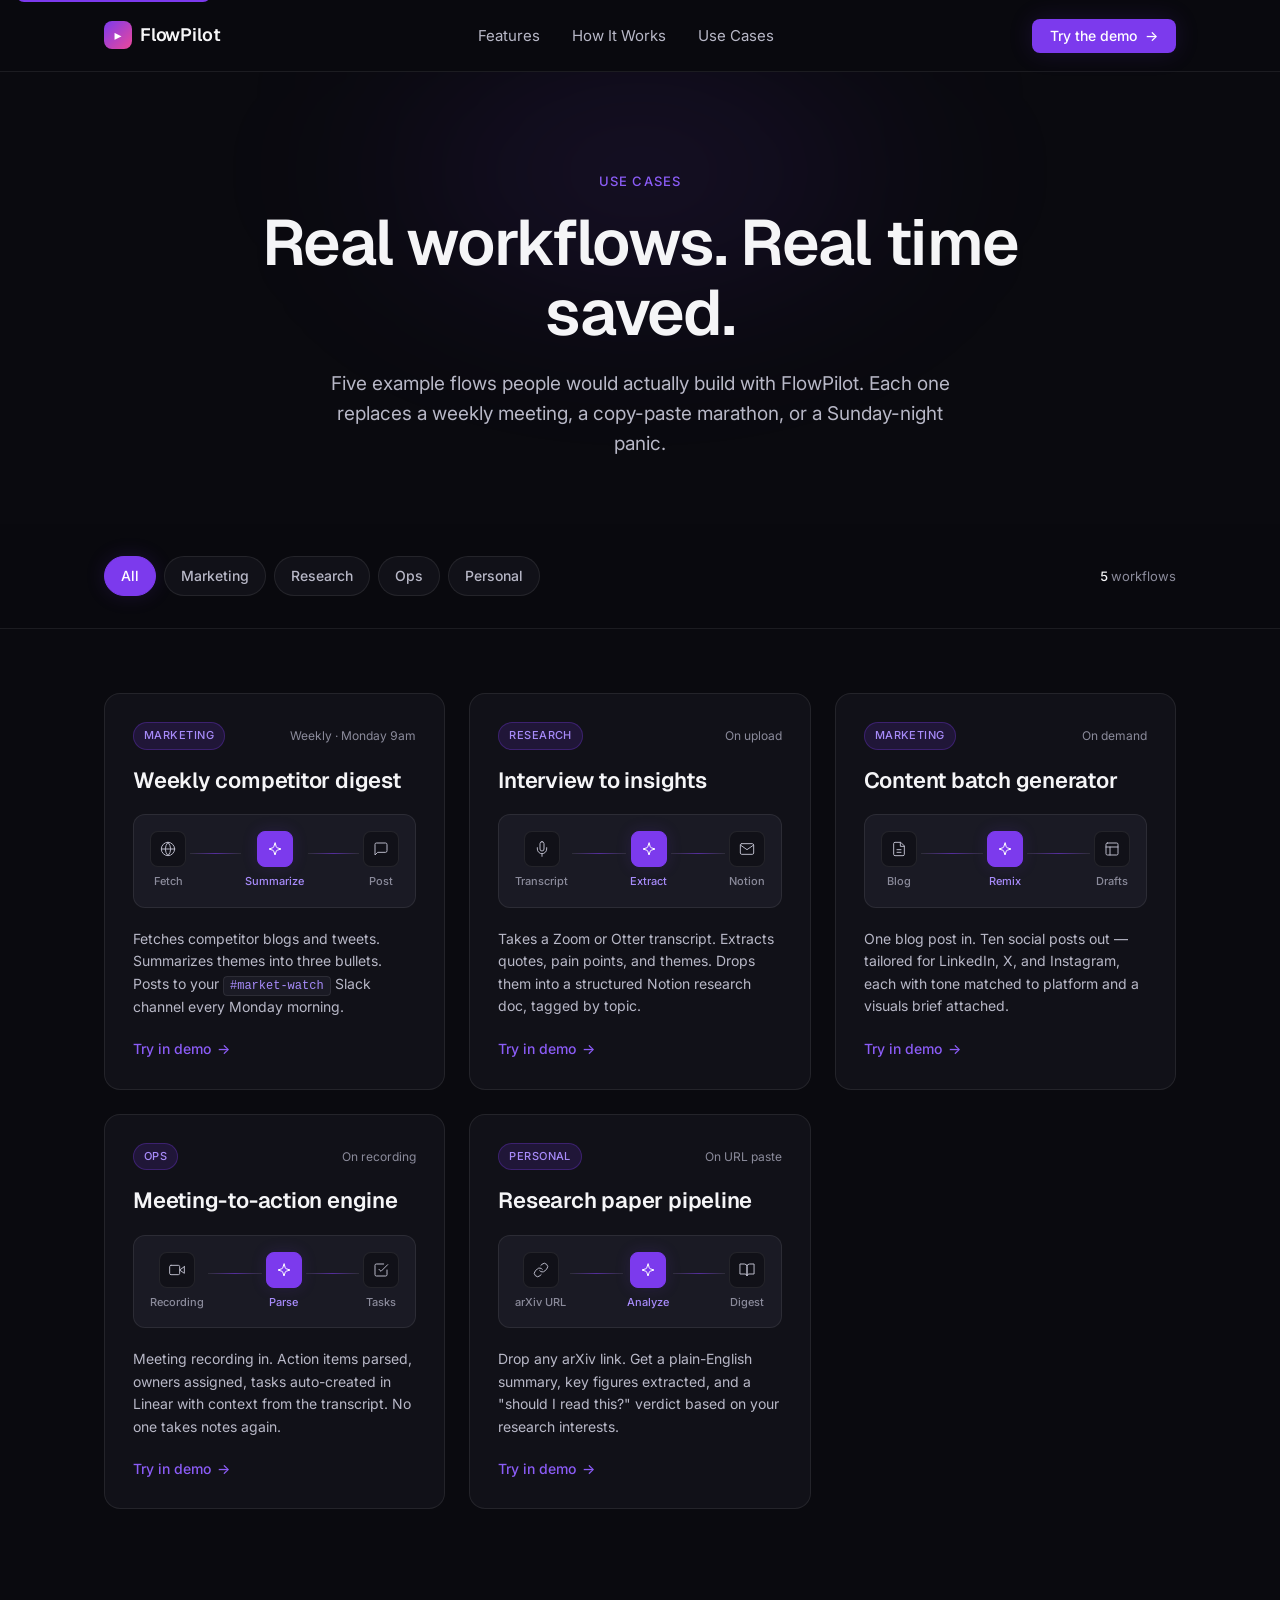
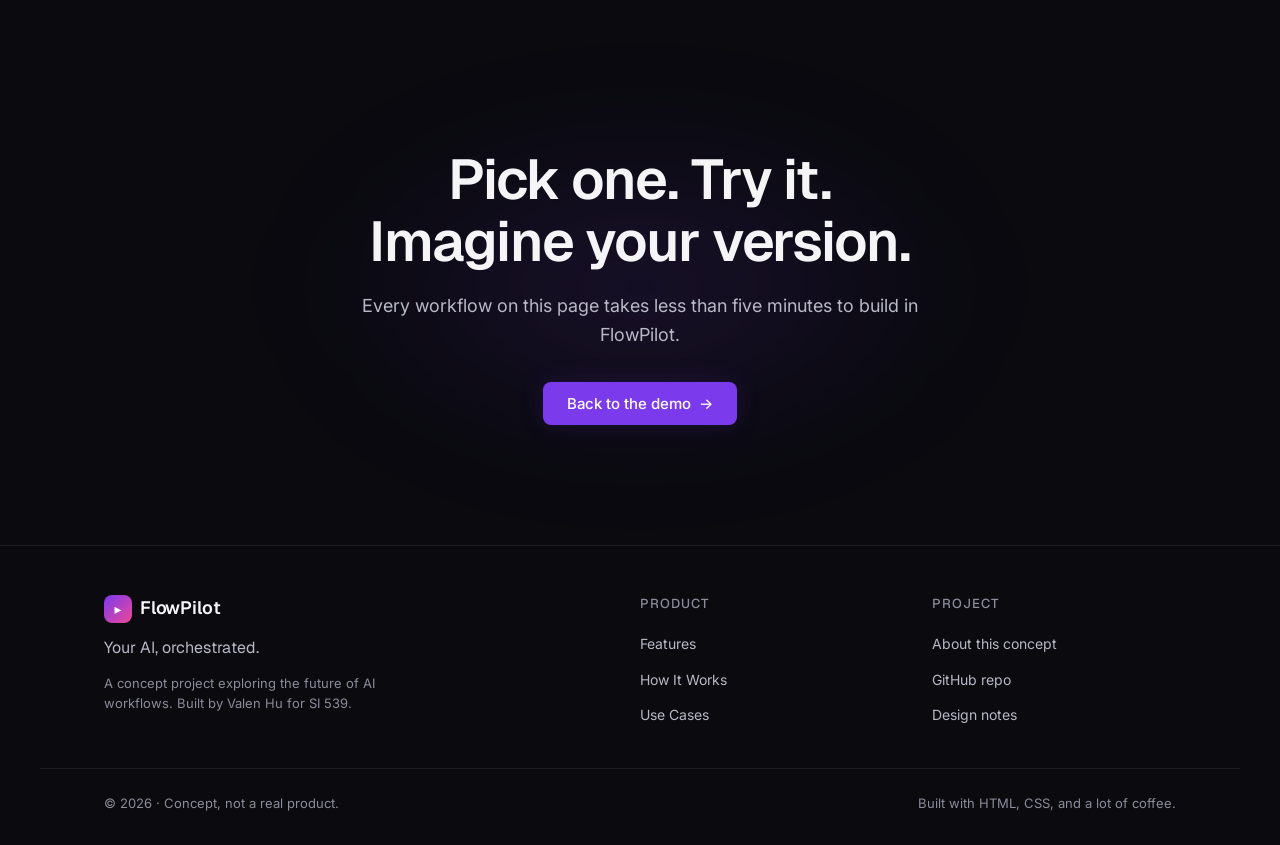
==== use-cases.html @ e8dcf83d "Add files via upload" ====
<!DOCTYPE html>
<html lang="en">
<head>
  <meta charset="UTF-8">
  <meta name="viewport" content="width=device-width, initial-scale=1.0">
  <meta name="description" content="Five example workflows built on FlowPilot — real scenarios for marketing, research, ops, and personal tasks.">
  <meta name="theme-color" content="#0A0A0F">
  <title>Use Cases — FlowPilot</title>

  <meta property="og:title" content="Use Cases — FlowPilot">
  <meta property="og:description" content="Five example workflows people would actually build with FlowPilot.">
  <meta property="og:type" content="website">

  <link rel="preconnect" href="https://fonts.googleapis.com">
  <link rel="preconnect" href="https://fonts.gstatic.com" crossorigin>
  <link href="https://fonts.googleapis.com/css2?family=Geist:wght@400;500;600;700&family=Inter:wght@400;500;600&display=swap" rel="stylesheet">

  <link rel="stylesheet" href="styles/variables.css">
  <link rel="stylesheet" href="styles/base.css">
  <link rel="stylesheet" href="styles/components.css">
  <link rel="stylesheet" href="styles/use-cases.css">
</head>
<body>

  <a href="#main" class="skip-link">Skip to main content</a>

  <!-- ═══════════════════════════════════════════
       NAVIGATION
       ═══════════════════════════════════════════ -->
  <header class="site-nav">
    <div class="site-nav__inner">
      <a href="index.html" class="site-nav__brand" aria-label="FlowPilot home">
        <span class="site-nav__logo" aria-hidden="true">▸</span>
        <span>FlowPilot</span>
      </a>

      <nav class="site-nav__links" aria-label="Main navigation">
        <a href="index.html#features">Features</a>
        <a href="index.html#how-it-works">How It Works</a>
        <a href="use-cases.html" aria-current="page">Use Cases</a>
      </nav>

      <div class="site-nav__cta">
        <a href="index.html#how-it-works" class="btn btn--primary btn--sm">
          Try the demo <span aria-hidden="true">→</span>
        </a>
      </div>

      <button class="site-nav__hamburger" aria-label="Open menu" aria-expanded="false" aria-controls="mobile-menu" type="button">
        <span></span>
        <span></span>
        <span></span>
      </button>
    </div>
  </header>

  <!-- Mobile overlay menu (outside header so position:fixed references the viewport) -->
  <div class="mobile-menu" id="mobile-menu" hidden>
    <div class="mobile-menu__header">
      <button class="mobile-menu__close-top" type="button" aria-label="Close menu">
        <svg viewBox="0 0 24 24" fill="none" stroke="currentColor" stroke-width="1.5" stroke-linecap="round" stroke-linejoin="round" aria-hidden="true">
          <line x1="18" y1="6" x2="6" y2="18"/>
          <line x1="6" y1="6" x2="18" y2="18"/>
        </svg>
      </button>
    </div>
    <div class="mobile-menu__body">
      <nav aria-label="Mobile navigation">
        <a href="index.html#features">Features</a>
        <a href="index.html#how-it-works">How It Works</a>
        <a href="use-cases.html" aria-current="page">Use Cases</a>
        <a href="index.html#how-it-works" class="btn btn--primary">Try the demo →</a>
      </nav>
      <button class="mobile-menu__close" type="button" aria-label="Collapse menu">
        <svg viewBox="0 0 24 24" fill="none" stroke="currentColor" stroke-width="1.5" stroke-linecap="round" stroke-linejoin="round" aria-hidden="true">
          <polyline points="18 15 12 9 6 15"/>
        </svg>
        Collapse menu
      </button>
    </div>
  </div>

  <main id="main">

    <!-- ═══════════════════════════════════════════
         PAGE HERO
         ═══════════════════════════════════════════ -->
    <section class="page-hero">
      <div class="section-container reveal">
        <span class="eyebrow">Use Cases</span>
        <h1 class="page-hero__title">Real workflows. Real time saved.</h1>
        <p class="page-hero__subhead">
          Five example flows people would actually build with FlowPilot. Each one replaces a weekly meeting, a copy-paste marathon, or a Sunday-night panic.
        </p>
      </div>
    </section>

    <!-- ═══════════════════════════════════════════
         FILTER CHIPS
         ═══════════════════════════════════════════ -->
    <section class="filter-section">
      <div class="section-container">
        <div class="filter-chips" role="tablist" aria-label="Filter use cases by category">
          <button class="chip chip--active" data-filter="all" role="tab" aria-selected="true" type="button">All</button>
          <button class="chip" data-filter="marketing" role="tab" aria-selected="false" type="button">Marketing</button>
          <button class="chip" data-filter="research" role="tab" aria-selected="false" type="button">Research</button>
          <button class="chip" data-filter="ops" role="tab" aria-selected="false" type="button">Ops</button>
          <button class="chip" data-filter="personal" role="tab" aria-selected="false" type="button">Personal</button>
        </div>

        <div class="filter-count" aria-live="polite">
          <span id="result-count">5</span> workflows
        </div>
      </div>
    </section>

    <!-- ═══════════════════════════════════════════
         USE CASE CARDS
         ═══════════════════════════════════════════ -->
    <section class="cases-section">
      <div class="section-container">
        <div class="cases-grid" id="cases-grid">

          <!-- Case 1: Weekly competitor digest -->
          <a href="index.html#how-it-works" class="case-card" data-category="marketing">
            <div class="case-card__header">
              <span class="case-card__category">Marketing</span>
              <span class="case-card__schedule">Weekly · Monday 9am</span>
            </div>

            <h2 class="case-card__title">Weekly competitor digest</h2>

            <div class="case-card__flow" aria-hidden="true">
              <div class="flow-node">
                <div class="flow-node__icon">
                  <svg viewBox="0 0 24 24" fill="none" stroke="currentColor" stroke-width="1.5" stroke-linecap="round" stroke-linejoin="round">
                    <circle cx="12" cy="12" r="10"/>
                    <line x1="2" y1="12" x2="22" y2="12"/>
                    <path d="M12 2a15.3 15.3 0 0 1 4 10 15.3 15.3 0 0 1-4 10 15.3 15.3 0 0 1-4-10 15.3 15.3 0 0 1 4-10z"/>
                  </svg>
                </div>
                <span class="flow-node__label">Fetch</span>
              </div>
              <div class="flow-arrow" aria-hidden="true"></div>
              <div class="flow-node flow-node--featured">
                <div class="flow-node__icon">
                  <svg viewBox="0 0 24 24" fill="none" stroke="currentColor" stroke-width="1.5" stroke-linecap="round" stroke-linejoin="round">
                    <path d="m12 3-1.9 5.8a2 2 0 0 1-1.3 1.3L3 12l5.8 1.9a2 2 0 0 1 1.3 1.3L12 21l1.9-5.8a2 2 0 0 1 1.3-1.3L21 12l-5.8-1.9a2 2 0 0 1-1.3-1.3Z"/>
                  </svg>
                </div>
                <span class="flow-node__label">Summarize</span>
              </div>
              <div class="flow-arrow" aria-hidden="true"></div>
              <div class="flow-node">
                <div class="flow-node__icon">
                  <svg viewBox="0 0 24 24" fill="none" stroke="currentColor" stroke-width="1.5" stroke-linecap="round" stroke-linejoin="round">
                    <path d="M21 15a2 2 0 0 1-2 2H7l-4 4V5a2 2 0 0 1 2-2h14a2 2 0 0 1 2 2z"/>
                  </svg>
                </div>
                <span class="flow-node__label">Post</span>
              </div>
            </div>

            <p class="case-card__body">
              Fetches competitor blogs and tweets. Summarizes themes into three bullets. Posts to your <code>#market-watch</code> Slack channel every Monday morning.
            </p>

            <span class="case-card__cta">
              Try in demo <span aria-hidden="true">→</span>
            </span>
          </a>

          <!-- Case 2: Interview to insights -->
          <a href="index.html#how-it-works" class="case-card" data-category="research">
            <div class="case-card__header">
              <span class="case-card__category">Research</span>
              <span class="case-card__schedule">On upload</span>
            </div>

            <h2 class="case-card__title">Interview to insights</h2>

            <div class="case-card__flow" aria-hidden="true">
              <div class="flow-node">
                <div class="flow-node__icon">
                  <svg viewBox="0 0 24 24" fill="none" stroke="currentColor" stroke-width="1.5" stroke-linecap="round" stroke-linejoin="round">
                    <path d="M12 1a3 3 0 0 0-3 3v8a3 3 0 0 0 6 0V4a3 3 0 0 0-3-3z"/>
                    <path d="M19 10v2a7 7 0 0 1-14 0v-2"/>
                    <line x1="12" y1="19" x2="12" y2="23"/>
                  </svg>
                </div>
                <span class="flow-node__label">Transcript</span>
              </div>
              <div class="flow-arrow" aria-hidden="true"></div>
              <div class="flow-node flow-node--featured">
                <div class="flow-node__icon">
                  <svg viewBox="0 0 24 24" fill="none" stroke="currentColor" stroke-width="1.5" stroke-linecap="round" stroke-linejoin="round">
                    <path d="m12 3-1.9 5.8a2 2 0 0 1-1.3 1.3L3 12l5.8 1.9a2 2 0 0 1 1.3 1.3L12 21l1.9-5.8a2 2 0 0 1 1.3-1.3L21 12l-5.8-1.9a2 2 0 0 1-1.3-1.3Z"/>
                  </svg>
                </div>
                <span class="flow-node__label">Extract</span>
              </div>
              <div class="flow-arrow" aria-hidden="true"></div>
              <div class="flow-node">
                <div class="flow-node__icon">
                  <svg viewBox="0 0 24 24" fill="none" stroke="currentColor" stroke-width="1.5" stroke-linecap="round" stroke-linejoin="round">
                    <path d="M4 4h16c1.1 0 2 .9 2 2v12c0 1.1-.9 2-2 2H4c-1.1 0-2-.9-2-2V6c0-1.1.9-2 2-2z"/>
                    <polyline points="22,6 12,13 2,6"/>
                  </svg>
                </div>
                <span class="flow-node__label">Notion</span>
              </div>
            </div>

            <p class="case-card__body">
              Takes a Zoom or Otter transcript. Extracts quotes, pain points, and themes. Drops them into a structured Notion research doc, tagged by topic.
            </p>

            <span class="case-card__cta">
              Try in demo <span aria-hidden="true">→</span>
            </span>
          </a>

          <!-- Case 3: Content batch generator -->
          <a href="index.html#how-it-works" class="case-card" data-category="marketing">
            <div class="case-card__header">
              <span class="case-card__category">Marketing</span>
              <span class="case-card__schedule">On demand</span>
            </div>

            <h2 class="case-card__title">Content batch generator</h2>

            <div class="case-card__flow" aria-hidden="true">
              <div class="flow-node">
                <div class="flow-node__icon">
                  <svg viewBox="0 0 24 24" fill="none" stroke="currentColor" stroke-width="1.5" stroke-linecap="round" stroke-linejoin="round">
                    <path d="M14 2H6a2 2 0 0 0-2 2v16a2 2 0 0 0 2 2h12a2 2 0 0 0 2-2V8z"/>
                    <polyline points="14 2 14 8 20 8"/>
                    <line x1="9" y1="13" x2="15" y2="13"/>
                    <line x1="9" y1="17" x2="15" y2="17"/>
                  </svg>
                </div>
                <span class="flow-node__label">Blog</span>
              </div>
              <div class="flow-arrow" aria-hidden="true"></div>
              <div class="flow-node flow-node--featured">
                <div class="flow-node__icon">
                  <svg viewBox="0 0 24 24" fill="none" stroke="currentColor" stroke-width="1.5" stroke-linecap="round" stroke-linejoin="round">
                    <path d="m12 3-1.9 5.8a2 2 0 0 1-1.3 1.3L3 12l5.8 1.9a2 2 0 0 1 1.3 1.3L12 21l1.9-5.8a2 2 0 0 1 1.3-1.3L21 12l-5.8-1.9a2 2 0 0 1-1.3-1.3Z"/>
                  </svg>
                </div>
                <span class="flow-node__label">Remix</span>
              </div>
              <div class="flow-arrow" aria-hidden="true"></div>
              <div class="flow-node">
                <div class="flow-node__icon">
                  <svg viewBox="0 0 24 24" fill="none" stroke="currentColor" stroke-width="1.5" stroke-linecap="round" stroke-linejoin="round">
                    <rect x="3" y="3" width="18" height="18" rx="2"/>
                    <path d="M3 9h18"/>
                    <path d="M9 21V9"/>
                  </svg>
                </div>
                <span class="flow-node__label">Drafts</span>
              </div>
            </div>

            <p class="case-card__body">
              One blog post in. Ten social posts out — tailored for LinkedIn, X, and Instagram, each with tone matched to platform and a visuals brief attached.
            </p>

            <span class="case-card__cta">
              Try in demo <span aria-hidden="true">→</span>
            </span>
          </a>

          <!-- Case 4: Meeting-to-action engine -->
          <a href="index.html#how-it-works" class="case-card" data-category="ops">
            <div class="case-card__header">
              <span class="case-card__category">Ops</span>
              <span class="case-card__schedule">On recording</span>
            </div>

            <h2 class="case-card__title">Meeting-to-action engine</h2>

            <div class="case-card__flow" aria-hidden="true">
              <div class="flow-node">
                <div class="flow-node__icon">
                  <svg viewBox="0 0 24 24" fill="none" stroke="currentColor" stroke-width="1.5" stroke-linecap="round" stroke-linejoin="round">
                    <polygon points="23 7 16 12 23 17 23 7"/>
                    <rect x="1" y="5" width="15" height="14" rx="2" ry="2"/>
                  </svg>
                </div>
                <span class="flow-node__label">Recording</span>
              </div>
              <div class="flow-arrow" aria-hidden="true"></div>
              <div class="flow-node flow-node--featured">
                <div class="flow-node__icon">
                  <svg viewBox="0 0 24 24" fill="none" stroke="currentColor" stroke-width="1.5" stroke-linecap="round" stroke-linejoin="round">
                    <path d="m12 3-1.9 5.8a2 2 0 0 1-1.3 1.3L3 12l5.8 1.9a2 2 0 0 1 1.3 1.3L12 21l1.9-5.8a2 2 0 0 1 1.3-1.3L21 12l-5.8-1.9a2 2 0 0 1-1.3-1.3Z"/>
                  </svg>
                </div>
                <span class="flow-node__label">Parse</span>
              </div>
              <div class="flow-arrow" aria-hidden="true"></div>
              <div class="flow-node">
                <div class="flow-node__icon">
                  <svg viewBox="0 0 24 24" fill="none" stroke="currentColor" stroke-width="1.5" stroke-linecap="round" stroke-linejoin="round">
                    <polyline points="9 11 12 14 22 4"/>
                    <path d="M21 12v7a2 2 0 0 1-2 2H5a2 2 0 0 1-2-2V5a2 2 0 0 1 2-2h11"/>
                  </svg>
                </div>
                <span class="flow-node__label">Tasks</span>
              </div>
            </div>

            <p class="case-card__body">
              Meeting recording in. Action items parsed, owners assigned, tasks auto-created in Linear with context from the transcript. No one takes notes again.
            </p>

            <span class="case-card__cta">
              Try in demo <span aria-hidden="true">→</span>
            </span>
          </a>

          <!-- Case 5: Research paper pipeline -->
          <a href="index.html#how-it-works" class="case-card" data-category="personal">
            <div class="case-card__header">
              <span class="case-card__category">Personal</span>
              <span class="case-card__schedule">On URL paste</span>
            </div>

            <h2 class="case-card__title">Research paper pipeline</h2>

            <div class="case-card__flow" aria-hidden="true">
              <div class="flow-node">
                <div class="flow-node__icon">
                  <svg viewBox="0 0 24 24" fill="none" stroke="currentColor" stroke-width="1.5" stroke-linecap="round" stroke-linejoin="round">
                    <path d="M10 13a5 5 0 0 0 7.54.54l3-3a5 5 0 0 0-7.07-7.07l-1.72 1.71"/>
                    <path d="M14 11a5 5 0 0 0-7.54-.54l-3 3a5 5 0 0 0 7.07 7.07l1.71-1.71"/>
                  </svg>
                </div>
                <span class="flow-node__label">arXiv URL</span>
              </div>
              <div class="flow-arrow" aria-hidden="true"></div>
              <div class="flow-node flow-node--featured">
                <div class="flow-node__icon">
                  <svg viewBox="0 0 24 24" fill="none" stroke="currentColor" stroke-width="1.5" stroke-linecap="round" stroke-linejoin="round">
                    <path d="m12 3-1.9 5.8a2 2 0 0 1-1.3 1.3L3 12l5.8 1.9a2 2 0 0 1 1.3 1.3L12 21l1.9-5.8a2 2 0 0 1 1.3-1.3L21 12l-5.8-1.9a2 2 0 0 1-1.3-1.3Z"/>
                  </svg>
                </div>
                <span class="flow-node__label">Analyze</span>
              </div>
              <div class="flow-arrow" aria-hidden="true"></div>
              <div class="flow-node">
                <div class="flow-node__icon">
                  <svg viewBox="0 0 24 24" fill="none" stroke="currentColor" stroke-width="1.5" stroke-linecap="round" stroke-linejoin="round">
                    <path d="M2 3h6a4 4 0 0 1 4 4v14a3 3 0 0 0-3-3H2z"/>
                    <path d="M22 3h-6a4 4 0 0 0-4 4v14a3 3 0 0 1 3-3h7z"/>
                  </svg>
                </div>
                <span class="flow-node__label">Digest</span>
              </div>
            </div>

            <p class="case-card__body">
              Drop any arXiv link. Get a plain-English summary, key figures extracted, and a "should I read this?" verdict based on your research interests.
            </p>

            <span class="case-card__cta">
              Try in demo <span aria-hidden="true">→</span>
            </span>
          </a>

        </div>

        <!-- Empty state (shown when filter returns no results) -->
        <div class="cases-empty" id="cases-empty" hidden>
          <p>No workflows in this category yet. More coming soon.</p>
        </div>
      </div>
    </section>

    <!-- ═══════════════════════════════════════════
         BOTTOM CTA
         ═══════════════════════════════════════════ -->
    <section class="final-cta">
      <div class="final-cta__inner reveal">
        <h2 class="final-cta__title">Pick one. Try it. Imagine your version.</h2>
        <p class="final-cta__subhead">
          Every workflow on this page takes less than five minutes to build in FlowPilot.
        </p>
        <a href="index.html#how-it-works" class="btn btn--primary">
          Back to the demo <span aria-hidden="true">→</span>
        </a>
      </div>
    </section>

  </main>

  <!-- ═══════════════════════════════════════════
       FOOTER
       ═══════════════════════════════════════════ -->
  <footer class="site-footer">
    <div class="site-footer__inner">
      <div class="site-footer__brand">
        <a href="index.html" class="site-nav__brand" aria-label="FlowPilot home">
          <span class="site-nav__logo" aria-hidden="true">▸</span>
          <span>FlowPilot</span>
        </a>
        <p class="site-footer__tagline">Your AI, orchestrated.</p>
        <p class="site-footer__note">
          A concept project exploring the future of AI workflows. Built by Valen Hu for SI 539.
        </p>
      </div>

      <div class="site-footer__col">
        <h3>Product</h3>
        <ul>
          <li><a href="index.html#features">Features</a></li>
          <li><a href="index.html#how-it-works">How It Works</a></li>
          <li><a href="use-cases.html">Use Cases</a></li>
        </ul>
      </div>

      <div class="site-footer__col">
        <h3>Project</h3>
        <ul>
          <li><a href="#">About this concept</a></li>
          <li><a href="#">GitHub repo</a></li>
          <li><a href="#">Design notes</a></li>
        </ul>
      </div>
    </div>

    <div class="site-footer__bottom">
      <span>© 2026 · Concept, not a real product.</span>
      <span>Built with HTML, CSS, and a lot of coffee.</span>
    </div>
  </footer>

  <!-- Scripts -->
  <script src="scripts/nav.js" defer></script>
  <script src="scripts/use-cases.js" defer></script>
  <script src="scripts/reveal.js" defer></script>
</body>
</html>
---- styles/variables.css ----
/* ============================================
   FlowPilot — Design Tokens
   All color, typography, spacing, and motion
   variables live here.
   ============================================ */

:root {
  /* ─── Surfaces ─── */
  --bg-0: #0A0A0F;        /* page background */
  --bg-1: #111118;        /* card / elevated surface */
  --bg-2: #1A1A24;        /* hover / deeper elevation */

  /* ─── Borders ─── */
  --border: rgba(255, 255, 255, 0.08);
  --border-lit: rgba(124, 58, 237, 0.3);
  --border-strong: rgba(255, 255, 255, 0.14);

  /* ─── Text ─── */
  --text-0: #F5F5F7;      /* primary */
  --text-1: #B8B8C7;      /* secondary / body */
  --text-2: #8B8B9B;      /* tertiary / captions (WCAG AA AA pass: 5.89:1 on bg-0) */

  /* ─── Brand (violet) ─── */
  --brand-300: #A78BFA;
  --brand-400: #8B5CF6;
  --brand-500: #7C3AED;   /* PRIMARY */
  --brand-600: #6D28D9;   /* hover */
  --brand-700: #5B21B6;   /* pressed */
  --brand-glow: rgba(124, 58, 237, 0.4);
  --brand-glow-soft: rgba(124, 58, 237, 0.15);

  /* ─── Accents ─── */
  --accent-cyan: #22D3EE;
  --accent-pink: #EC4899;

  /* ─── Gradients ─── */
  --gradient-hero: linear-gradient(135deg, #7C3AED 0%, #EC4899 100%);
  --gradient-border: linear-gradient(135deg, #7C3AED 0%, #22D3EE 100%);

  /* ─── Typography ─── */
  --font-display: "Geist", "Inter", system-ui, -apple-system, sans-serif;
  --font-body: "Inter", system-ui, -apple-system, sans-serif;

  /* ─── Spacing scale (px) ─── */
  --space-1: 4px;
  --space-2: 8px;
  --space-3: 12px;
  --space-4: 16px;
  --space-5: 24px;
  --space-6: 32px;
  --space-7: 48px;
  --space-8: 64px;
  --space-9: 96px;
  --space-10: 120px;
  --space-11: 160px;

  /* ─── Layout ─── */
  --container-max: 1200px;
  --container-padding: 24px;
  --nav-height: 72px;
  --nav-height-mobile: 64px;

  /* ─── Radii ─── */
  --radius-sm: 6px;
  --radius-md: 8px;
  --radius-lg: 12px;
  --radius-xl: 16px;
  --radius-2xl: 24px;

  /* ─── Motion ─── */
  --ease-out: cubic-bezier(0.16, 1, 0.3, 1);
  --duration-fast: 150ms;
  --duration-base: 200ms;
  --duration-slow: 300ms;
}

@media (min-width: 1024px) {
  :root {
    --container-padding: 64px;
  }
}
---- styles/base.css ----
/* ============================================
   FlowPilot — Base Styles
   Reset, typography defaults, and utilities.
   ============================================ */

/* ─── Modern reset ─── */
*,
*::before,
*::after {
  box-sizing: border-box;
  margin: 0;
  padding: 0;
}

html {
  scroll-behavior: smooth;
  -webkit-text-size-adjust: 100%;
}

body {
  font-family: var(--font-body);
  font-size: 16px;
  line-height: 1.6;
  color: var(--text-1);
  background: var(--bg-0);
  -webkit-font-smoothing: antialiased;
  -moz-osx-font-smoothing: grayscale;
  min-height: 100vh;
  overflow-x: hidden;
}

img,
svg {
  display: block;
  max-width: 100%;
}

button {
  font: inherit;
  background: none;
  border: none;
  cursor: pointer;
  color: inherit;
}

a {
  color: inherit;
  text-decoration: none;
}

ul {
  list-style: none;
}

/* ─── Focus styles (accessibility) ─── */
:focus-visible {
  outline: 2px solid var(--brand-400);
  outline-offset: 3px;
  border-radius: 4px;
}

/* ─── Skip link (keyboard accessibility) ─── */
.skip-link {
  position: absolute;
  top: -48px;
  left: 16px;
  z-index: 1000;
  padding: 12px 20px;
  background: var(--brand-500);
  color: #fff;
  border-radius: var(--radius-md);
  font-weight: 500;
  transition: top var(--duration-base) var(--ease-out);
}

.skip-link:focus {
  top: 16px;
}

/* ─── Typography ─── */
h1, h2, h3, h4 {
  font-family: var(--font-display);
  font-weight: 600;
  color: var(--text-0);
  letter-spacing: -0.01em;
}

p {
  color: var(--text-1);
}

/* ─── Utility: eyebrow label ─── */
.eyebrow {
  display: inline-block;
  font-family: var(--font-body);
  font-size: 12px;
  font-weight: 500;
  letter-spacing: 0.08em;
  text-transform: uppercase;
  color: var(--brand-400);
}

@media (min-width: 1024px) {
  .eyebrow {
    font-size: 13px;
  }
}

/* ─── Utility: section container ─── */
.section-container {
  width: 100%;
  max-width: var(--container-max);
  margin: 0 auto;
  padding-left: var(--container-padding);
  padding-right: var(--container-padding);
}

/* ─── Utility: section padding ─── */
.section-padding {
  padding-top: 64px;
  padding-bottom: 64px;
}

@media (min-width: 640px) {
  .section-padding {
    padding-top: 80px;
    padding-bottom: 80px;
  }
}

@media (min-width: 1024px) {
  .section-padding {
    padding-top: 120px;
    padding-bottom: 120px;
  }
}

/* ─── Utility: section header ─── */
.section-header {
  text-align: center;
  margin-bottom: 48px;
  max-width: 720px;
  margin-left: auto;
  margin-right: auto;
}

.section-header .eyebrow {
  margin-bottom: 16px;
}

.section-title {
  font-size: clamp(32px, 4.5vw, 48px);
  line-height: 1.1;
  letter-spacing: -0.015em;
  margin-bottom: 16px;
}

.section-subhead {
  font-size: 18px;
  line-height: 1.6;
  color: var(--text-1);
  max-width: 600px;
  margin-left: auto;
  margin-right: auto;
}

@media (min-width: 1024px) {
  .section-header {
    margin-bottom: 72px;
  }
}

/* ─── Utility: visually hidden (screen reader only) ─── */
.sr-only {
  position: absolute;
  width: 1px;
  height: 1px;
  padding: 0;
  margin: -1px;
  overflow: hidden;
  clip: rect(0, 0, 0, 0);
  white-space: nowrap;
  border: 0;
}

/* ─── Scroll reveal ─── */
/* Elements with .reveal class start hidden + offset, then transition
   to visible state when .revealed class is added by reveal.js
   (via IntersectionObserver). Respects prefers-reduced-motion. */
.reveal {
  opacity: 0;
  transform: translateY(24px);
  transition:
    opacity 700ms var(--ease-out),
    transform 700ms var(--ease-out);
  will-change: opacity, transform;
}

.reveal.revealed {
  opacity: 1;
  transform: translateY(0);
}

@media (prefers-reduced-motion: reduce) {
  .reveal {
    opacity: 1;
    transform: none;
    transition: none;
  }
}
---- styles/components.css ----
/* ============================================
   FlowPilot — Components
   All section and component styles.
   ============================================ */

/* ═══════════════════════════════════════════
   NAVIGATION
   ═══════════════════════════════════════════ */

.site-nav {
  position: sticky;
  top: 0;
  z-index: 100;
  height: var(--nav-height-mobile);
  background: rgba(10, 10, 15, 0.75);
  backdrop-filter: blur(16px);
  -webkit-backdrop-filter: blur(16px);
  border-bottom: 1px solid var(--border);
}

@media (min-width: 1024px) {
  .site-nav {
    height: var(--nav-height);
  }
}

.site-nav__inner {
  height: 100%;
  max-width: var(--container-max);
  margin: 0 auto;
  padding: 0 var(--container-padding);
  display: flex;
  align-items: center;
  justify-content: space-between;
  gap: 24px;
}

.site-nav__brand {
  display: flex;
  align-items: center;
  gap: 8px;
  font-family: var(--font-display);
  font-weight: 600;
  font-size: 18px;
  color: var(--text-0);
  letter-spacing: -0.01em;
}

.site-nav__logo {
  display: inline-flex;
  align-items: center;
  justify-content: center;
  width: 28px;
  height: 28px;
  background: var(--gradient-hero);
  border-radius: var(--radius-md);
  color: #fff;
  font-size: 14px;
  line-height: 1;
}

.site-nav__links {
  display: none;
  gap: 32px;
  font-size: 15px;
}

.site-nav__links a {
  color: var(--text-1);
  transition: color var(--duration-base) var(--ease-out);
}

.site-nav__links a:hover {
  color: var(--text-0);
}

.site-nav__cta {
  display: none;
}

@media (min-width: 1024px) {
  .site-nav__links {
    display: flex;
  }
  .site-nav__cta {
    display: block;
  }
}

/* Hamburger (mobile only) */
.site-nav__hamburger {
  display: flex;
  flex-direction: column;
  justify-content: center;
  gap: 5px;
  width: 40px;
  height: 40px;
  padding: 8px;
  border-radius: var(--radius-md);
  transition: background var(--duration-base) var(--ease-out);
}

.site-nav__hamburger:hover {
  background: var(--bg-2);
}

.site-nav__hamburger span {
  display: block;
  width: 100%;
  height: 1.5px;
  background: var(--text-0);
  transition: background var(--duration-base) var(--ease-out);
  transform-origin: center;
}

/* Hamburger stays as hamburger — close is handled by the dedicated Collapse button inside the menu */
.site-nav__hamburger[aria-expanded="true"] span {
  background: var(--brand-400);
}

@media (min-width: 1024px) {
  .site-nav__hamburger {
    display: none;
  }
}

/* Mobile menu overlay */
.mobile-menu {
  position: fixed;
  top: 0;
  left: 0;
  right: 0;
  bottom: 0;
  background: rgba(10, 10, 15, 0.98);
  backdrop-filter: blur(24px);
  -webkit-backdrop-filter: blur(24px);
  z-index: 200;
  padding: 0;
  overflow-y: auto;
  overscroll-behavior: contain;
  display: flex;
  flex-direction: column;
}

.mobile-menu[hidden] {
  display: none;
}

/* Menu top bar: X close button on the left */
.mobile-menu__header {
  flex-shrink: 0;
  height: var(--nav-height-mobile);
  display: flex;
  align-items: center;
  padding: 0 var(--container-padding);
}

.mobile-menu__close-top {
  width: 40px;
  height: 40px;
  display: flex;
  align-items: center;
  justify-content: center;
  background: transparent;
  border: none;
  border-radius: var(--radius-md);
  color: var(--text-0);
  cursor: pointer;
  transition: background var(--duration-base) var(--ease-out);
  margin-left: -8px;
}

.mobile-menu__close-top:hover,
.mobile-menu__close-top:focus-visible {
  background: var(--bg-2);
}

.mobile-menu__close-top svg {
  width: 22px;
  height: 22px;
}

/* Menu body: nav links */
.mobile-menu__body {
  flex: 1;
  display: flex;
  flex-direction: column;
  padding: 24px var(--container-padding) 32px;
  min-height: 0;
}

.mobile-menu nav {
  display: flex;
  flex-direction: column;
  gap: 4px;
}

.mobile-menu a {
  display: flex;
  align-items: center;
  padding: 14px 4px;
  font-size: 19px;
  font-family: var(--font-body);
  font-weight: 500;
  color: var(--text-0);
  transition: color var(--duration-base) var(--ease-out),
              padding-left var(--duration-base) var(--ease-out);
  letter-spacing: normal;
  border: none;
}

.mobile-menu a:hover,
.mobile-menu a:focus-visible {
  color: var(--brand-300);
  padding-left: 12px;
}

.mobile-menu a.btn--primary {
  margin-top: 32px;
  align-self: flex-start;
  justify-content: center;
  text-align: center;
  padding: 14px 28px;
  font-size: 15px;
  color: #fff;
  background: var(--brand-500);
  border-radius: var(--radius-md);
  box-shadow: 0 0 24px var(--brand-glow-soft);
}

.mobile-menu a.btn--primary:hover,
.mobile-menu a.btn--primary:focus-visible {
  padding-left: 28px;
  background: var(--brand-600);
  color: #fff;
}

/* Optional bottom collapse button (kept for explicit affordance) */
.mobile-menu__close {
  flex-shrink: 0;
  margin-top: auto;
  padding: 16px 24px;
  display: flex;
  justify-content: center;
  align-items: center;
  gap: 8px;
  background: transparent;
  border: 1px solid var(--border);
  border-radius: var(--radius-md);
  font-family: var(--font-body);
  font-size: 13px;
  font-weight: 500;
  color: var(--text-2);
  cursor: pointer;
  transition: all var(--duration-base) var(--ease-out);
}

.mobile-menu__close:hover,
.mobile-menu__close:focus-visible {
  color: var(--text-0);
  border-color: var(--border-strong);
  background: var(--bg-2);
}

.mobile-menu__close svg {
  width: 14px;
  height: 14px;
  transition: transform var(--duration-base) var(--ease-out);
}

.mobile-menu__close:hover svg {
  transform: translateY(-2px);
}

/* ═══════════════════════════════════════════
   BUTTONS
   ═══════════════════════════════════════════ */

.btn {
  display: inline-flex;
  align-items: center;
  justify-content: center;
  gap: 8px;
  padding: 14px 24px;
  font-family: var(--font-body);
  font-size: 15px;
  font-weight: 500;
  border-radius: var(--radius-md);
  transition: all var(--duration-base) var(--ease-out);
  white-space: nowrap;
  line-height: 1;
}

.btn--sm {
  padding: 10px 18px;
  font-size: 14px;
}

.btn--primary {
  background: var(--brand-500);
  color: #fff;
  box-shadow: 0 0 24px var(--brand-glow-soft);
}

.btn--primary:hover {
  background: var(--brand-600);
  box-shadow: 0 0 32px var(--brand-glow);
  transform: translateY(-1px);
}

.btn--secondary {
  background: transparent;
  color: var(--text-0);
  border: 1px solid var(--border-strong);
}

.btn--secondary:hover {
  background: var(--bg-2);
  border-color: var(--border-lit);
}

/* ═══════════════════════════════════════════
   HERO
   ═══════════════════════════════════════════ */

.hero {
  position: relative;
  padding: 48px 0 64px;
  overflow: hidden;
}

/* Ambient background glow */
.hero::before {
  content: "";
  position: absolute;
  top: -200px;
  right: -200px;
  width: 600px;
  height: 600px;
  background: radial-gradient(circle, var(--brand-glow-soft), transparent 60%);
  filter: blur(80px);
  pointer-events: none;
  z-index: 0;
}

.hero__inner {
  position: relative;
  z-index: 1;
  max-width: var(--container-max);
  margin: 0 auto;
  padding: 0 var(--container-padding);
  display: grid;
  gap: 64px;
  align-items: center;
}

.hero__content {
  max-width: 640px;
}

.hero__content .eyebrow {
  margin-bottom: 16px;
}

.hero__title {
  font-size: clamp(40px, 6.5vw, 72px);
  font-weight: 600;
  line-height: 1.05;
  letter-spacing: -0.02em;
  color: var(--text-0);
  margin-bottom: 20px;
}

.hero__title em {
  font-style: normal;
  background: linear-gradient(135deg, var(--brand-400) 0%, var(--accent-pink) 100%);
  -webkit-background-clip: text;
  background-clip: text;
  color: transparent;
  white-space: nowrap;
}

.hero__subhead {
  font-size: clamp(16px, 1.8vw, 18px);
  line-height: 1.6;
  color: var(--text-1);
  max-width: 540px;
  margin-bottom: 32px;
}

.hero__ctas {
  display: flex;
  flex-direction: column;
  gap: 12px;
  margin-bottom: 16px;
}

.hero__ctas .btn {
  width: 100%;
}

.hero__micro {
  font-size: 13px;
  color: var(--text-2);
}

@media (min-width: 640px) {
  .hero__ctas {
    flex-direction: row;
    gap: 16px;
  }
  .hero__ctas .btn {
    width: auto;
  }
}

@media (min-width: 1024px) {
  .hero {
    padding: 80px 0 120px;
    min-height: calc(100vh - var(--nav-height));
    display: flex;
    align-items: center;
  }
  .hero__inner {
    grid-template-columns: minmax(0, 1fr) minmax(0, 480px);
    gap: 80px;
  }
  .hero__title {
    margin-bottom: 32px;
  }
  .hero__subhead {
    margin-bottom: 40px;
  }
}

/* ─── Hero visual panel ─── */
.hero__visual {
  position: relative;
  width: 100%;
  max-width: 480px;
  margin: 0 auto;
}

.hero__glow {
  position: absolute;
  inset: -60px;
  background: radial-gradient(circle, var(--brand-glow), transparent 60%);
  filter: blur(80px);
  opacity: 0.6;
  z-index: 0;
  pointer-events: none;
}

.workflow-panel {
  position: relative;
  z-index: 1;
  padding: 24px;
  background:
    linear-gradient(var(--bg-1), var(--bg-1)) padding-box,
    var(--gradient-border) border-box;
  border: 1px solid transparent;
  border-radius: var(--radius-2xl);
}

.workflow-panel .eyebrow {
  display: block;
  margin-bottom: 20px;
  color: var(--text-2);
}

@media (min-width: 1024px) {
  .workflow-panel {
    padding: 32px;
  }
}

.workflow-node {
  display: flex;
  align-items: center;
  gap: 12px;
  padding: 14px 16px;
  background: var(--bg-2);
  border: 1px solid var(--border);
  border-radius: var(--radius-lg);
  transition: all var(--duration-base) var(--ease-out);
}

.workflow-node__icon {
  flex-shrink: 0;
  width: 36px;
  height: 36px;
  display: flex;
  align-items: center;
  justify-content: center;
  background: var(--bg-1);
  border-radius: var(--radius-md);
  color: var(--text-1);
}

.workflow-node__icon svg {
  width: 18px;
  height: 18px;
}

.workflow-node__text {
  flex: 1;
  min-width: 0;
}

.workflow-node__title {
  font-size: 14px;
  font-weight: 500;
  color: var(--text-0);
  margin-bottom: 2px;
}

.workflow-node__subtitle {
  font-size: 12px;
  color: var(--text-2);
}

.workflow-node--featured {
  border-color: var(--brand-500);
  box-shadow:
    0 0 0 1px var(--brand-500),
    0 0 24px var(--brand-glow-soft);
}

.workflow-node--featured .workflow-node__icon {
  background: var(--brand-500);
  color: #fff;
}

.workflow-line {
  width: 2px;
  height: 24px;
  margin-left: 33px;
  background: linear-gradient(to bottom, var(--brand-500), var(--brand-glow-soft));
  opacity: 0.7;
}

.workflow-status {
  display: flex;
  align-items: center;
  gap: 6px;
  margin-top: 20px;
  padding-top: 16px;
  border-top: 1px solid var(--border);
  justify-content: flex-end;
  font-size: 12px;
  color: var(--text-2);
}

.workflow-status__dot {
  width: 6px;
  height: 6px;
  border-radius: 50%;
  background: var(--accent-cyan);
  box-shadow: 0 0 8px var(--accent-cyan);
}

/* ═══════════════════════════════════════════
   HERO WORKFLOW PANEL — IDLE ANIMATIONS
   Scoped to .hero so HIW Tab 2 stays unaffected.
   ═══════════════════════════════════════════ */

.hero .workflow-panel {
  position: relative;
}

/* Plan A revised: no floating motion at all (accessibility-first).
   Only the featured node has a soft glow pulse to suggest "AI is alive".
   The two end nodes stay static as stable anchors. */

.hero .workflow-node--featured {
  animation: hero-node-glow 2.4s ease-in-out infinite;
}

@keyframes hero-node-glow {
  0%, 100% {
    box-shadow:
      0 0 0 1px var(--brand-500),
      0 0 20px var(--brand-glow-soft);
  }
  50% {
    box-shadow:
      0 0 0 1px var(--brand-500),
      0 0 36px var(--brand-glow);
  }
}

/* Connection lines: hold a flowing pulse dot */
.hero .workflow-line {
  position: relative;
  overflow: visible;
}

.hero .workflow-line::after {
  content: "";
  position: absolute;
  left: 50%;
  top: -3px;
  transform: translateX(-50%);
  width: 6px;
  height: 6px;
  border-radius: 50%;
  background: var(--brand-300);
  box-shadow: 0 0 10px var(--brand-400);
  opacity: 0;
  animation: hero-pulse-travel 3s ease-in-out infinite;
}

/* Stagger the two lines so the pulse feels like one signal traveling end-to-end */
.hero .workflow-line:nth-of-type(2)::after {
  animation-delay: 0s;
}

.hero .workflow-line:nth-of-type(4)::after {
  animation-delay: 1.5s;
}

@keyframes hero-pulse-travel {
  0% {
    top: -3px;
    opacity: 0;
  }
  10% {
    opacity: 1;
  }
  50% {
    top: calc(100% - 3px);
    opacity: 1;
  }
  60% {
    opacity: 0;
  }
  100% {
    top: calc(100% - 3px);
    opacity: 0;
  }
}

/* Running status dot — breathing pulse */
.hero .workflow-status__dot {
  animation: hero-status-breathe 1.8s ease-in-out infinite;
}

@keyframes hero-status-breathe {
  0%, 100% {
    box-shadow: 0 0 8px var(--accent-cyan);
    opacity: 1;
  }
  50% {
    box-shadow: 0 0 16px var(--accent-cyan), 0 0 24px var(--accent-cyan);
    opacity: 0.7;
  }
}

/* Respect reduced-motion preference */
@media (prefers-reduced-motion: reduce) {
  .hero .workflow-node,
  .hero .workflow-node--featured,
  .hero .workflow-line::after,
  .hero .workflow-status__dot {
    animation: none !important;
  }
}

/* ═══════════════════════════════════════════
   CARD GRID (Pain Points)
   ═══════════════════════════════════════════ */

.pain-points {
  padding: 64px 0;
}

@media (min-width: 1024px) {
  .pain-points {
    padding: 120px 0;
  }
}

.card-grid {
  display: grid;
  gap: 16px;
  grid-template-columns: 1fr;
}

@media (min-width: 640px) {
  .card-grid {
    grid-template-columns: repeat(2, 1fr);
    gap: 20px;
  }
}

@media (min-width: 1024px) {
  .card-grid {
    grid-template-columns: repeat(3, 1fr);
    gap: 24px;
  }
}

.card {
  padding: 28px;
  background: var(--bg-1);
  border: 1px solid var(--border);
  border-radius: var(--radius-xl);
  transition: all var(--duration-base) var(--ease-out);
}

.card:hover {
  border-color: var(--border-lit);
  transform: translateY(-2px);
  box-shadow: 0 20px 40px -20px var(--brand-glow-soft);
}

.card__icon {
  width: 44px;
  height: 44px;
  display: flex;
  align-items: center;
  justify-content: center;
  background: var(--bg-2);
  border: 1px solid var(--border);
  border-radius: var(--radius-md);
  color: var(--brand-400);
  margin-bottom: 20px;
}

.card__icon svg {
  width: 22px;
  height: 22px;
}

.card__title {
  font-size: 20px;
  font-weight: 600;
  color: var(--text-0);
  margin-bottom: 10px;
  line-height: 1.3;
}

.card__body {
  font-size: 15px;
  line-height: 1.6;
  color: var(--text-1);
}

/* ═══════════════════════════════════════════
   FEATURES
   ═══════════════════════════════════════════ */

.features {
  padding: 64px 0;
  background: linear-gradient(to bottom, transparent, var(--brand-glow-soft), transparent);
  background-size: 100% 40%;
  background-position: 0 50%;
  background-repeat: no-repeat;
}

@media (min-width: 1024px) {
  .features {
    padding: 120px 0;
  }
}

.feature-list {
  display: flex;
  flex-direction: column;
  gap: 64px;
}

@media (min-width: 1024px) {
  .feature-list {
    gap: 120px;
  }
}

.feature {
  display: grid;
  gap: 32px;
  align-items: center;
}

@media (min-width: 1024px) {
  .feature {
    grid-template-columns: 1fr 1fr;
    gap: 64px;
  }

  .feature--reverse .feature__content {
    order: 2;
  }
}

.feature__content .feature__subtitle {
  margin-bottom: 16px;
}

.feature__title {
  font-size: clamp(26px, 3.5vw, 36px);
  font-weight: 600;
  line-height: 1.2;
  letter-spacing: -0.015em;
  color: var(--text-0);
  margin-bottom: 16px;
}

.feature__body {
  font-size: 16px;
  line-height: 1.6;
  color: var(--text-1);
  margin-bottom: 24px;
}

.feature__list {
  display: flex;
  flex-direction: column;
  gap: 12px;
}

.feature__list li {
  position: relative;
  padding-left: 24px;
  font-size: 15px;
  color: var(--text-1);
  line-height: 1.5;
}

.feature__list li::before {
  content: "";
  position: absolute;
  left: 0;
  top: 8px;
  width: 12px;
  height: 12px;
  background: var(--brand-500);
  border-radius: 50%;
  opacity: 0.3;
  box-shadow: 0 0 0 3px var(--brand-glow-soft);
}

/* ─── Feature visuals ─── */
.feature__visual {
  position: relative;
  padding: 24px;
  background: var(--bg-1);
  border: 1px solid var(--border);
  border-radius: var(--radius-2xl);
  min-height: 280px;
  overflow: hidden;
}

@media (min-width: 1024px) {
  .feature__visual {
    padding: 32px;
    min-height: 360px;
  }
}

/* Visual 1: Canvas with blocks */
.visual-canvas {
  position: relative;
  height: 100%;
  min-height: 240px;
  background-image:
    linear-gradient(var(--border) 1px, transparent 1px),
    linear-gradient(90deg, var(--border) 1px, transparent 1px);
  background-size: 24px 24px;
  background-position: -1px -1px;
  border-radius: var(--radius-lg);
  padding: 20px;
}

.canvas-block {
  position: absolute;
  display: flex;
  align-items: center;
  gap: 8px;
  padding: 10px 14px;
  background: var(--bg-2);
  border: 1px solid var(--border-strong);
  border-radius: var(--radius-md);
  font-size: 13px;
  color: var(--text-0);
  font-weight: 500;
}

.canvas-block svg {
  width: 14px;
  height: 14px;
  color: var(--brand-400);
}

.canvas-block--1 { top: 20px; left: 20px; }
.canvas-block--2 {
  top: 100px;
  left: 50%;
  transform: translateX(-50%);
  border-color: var(--brand-500);
  box-shadow: 0 0 20px var(--brand-glow-soft);
}
.canvas-block--3 { bottom: 20px; right: 20px; }

.canvas-line {
  position: absolute;
  height: 1px;
  background: linear-gradient(to right, var(--brand-500), var(--brand-glow-soft));
  transform-origin: 0 0;
}

.canvas-line--1 {
  top: 45px;
  left: 120px;
  width: 80px;
  transform: rotate(40deg);
}

.canvas-line--2 {
  top: 120px;
  right: 80px;
  width: 80px;
  transform: rotate(40deg);
}

/* Visual 2: Chat-style step creation */
.visual-chat {
  display: flex;
  flex-direction: column;
  gap: 16px;
}

.chat-bubble {
  padding: 14px 18px;
  border-radius: var(--radius-lg);
  font-size: 14px;
  line-height: 1.5;
  max-width: 85%;
}

.chat-bubble--user {
  background: var(--bg-2);
  border: 1px solid var(--border);
  align-self: flex-end;
  color: var(--text-0);
}

.chat-bubble--ai {
  background: var(--brand-glow-soft);
  border: 1px solid var(--border-lit);
  align-self: flex-start;
  color: var(--text-0);
}

.chat-bubble--ai::before {
  content: "✦";
  color: var(--brand-400);
  margin-right: 6px;
  font-weight: 700;
}

.chat-label {
  font-size: 11px;
  font-weight: 500;
  text-transform: uppercase;
  letter-spacing: 0.06em;
  color: var(--text-2);
  margin-bottom: -10px;
}

.chat-label--ai {
  color: var(--brand-400);
  align-self: flex-start;
}

.chat-label--user {
  align-self: flex-end;
}

/* Visual 3: Integration grid */
.integration-grid {
  display: grid;
  grid-template-columns: 1fr 1fr;
  gap: 10px;
}

@media (min-width: 640px) {
  .integration-grid {
    grid-template-columns: 1fr 1fr 1fr 1fr;
    gap: 12px;
  }
}

.integration-tile {
  min-height: 72px;
  aspect-ratio: 1 / 1;
  display: flex;
  align-items: center;
  justify-content: center;
  background: var(--bg-2);
  border: 1px solid var(--border);
  border-radius: var(--radius-md);
  color: var(--text-1);
  font-size: 11px;
  font-weight: 500;
  padding: 8px;
  text-align: center;
  transition: all var(--duration-base) var(--ease-out);
}

.integration-tile:hover {
  border-color: var(--border-lit);
  color: var(--text-0);
}

.integration-tile--highlight {
  background: var(--brand-glow-soft);
  border-color: var(--border-lit);
  color: var(--text-0);
}

.integration-tile svg {
  width: 20px;
  height: 20px;
  margin-bottom: 4px;
}

.integration-tile-inner {
  display: flex;
  flex-direction: column;
  align-items: center;
  gap: 4px;
}

/* ═══════════════════════════════════════════
   HOW IT WORKS (Static — vertical stepper)
   ═══════════════════════════════════════════ */

.how-it-works {
  padding: 64px 0;
}

@media (min-width: 1024px) {
  .how-it-works {
    padding: 120px 0;
  }
}

.steps {
  display: flex;
  flex-direction: column;
  gap: 32px;
  max-width: 760px;
  margin: 0 auto;
  position: relative;
}

@media (min-width: 1024px) {
  .steps {
    gap: 48px;
  }
}

.step {
  display: grid;
  grid-template-columns: auto 1fr;
  gap: 20px;
  position: relative;
}

@media (min-width: 1024px) {
  .step {
    gap: 32px;
  }
}

.step__marker {
  display: flex;
  flex-direction: column;
  align-items: center;
  gap: 8px;
}

.step__number {
  flex-shrink: 0;
  width: 44px;
  height: 44px;
  display: flex;
  align-items: center;
  justify-content: center;
  background: var(--bg-1);
  border: 1px solid var(--brand-500);
  border-radius: 50%;
  font-family: var(--font-display);
  font-size: 15px;
  font-weight: 600;
  color: var(--brand-400);
  box-shadow: 0 0 20px var(--brand-glow-soft);
}

.step__line {
  flex: 1;
  width: 1px;
  background: linear-gradient(to bottom, var(--brand-500), var(--brand-glow-soft));
  opacity: 0.4;
  min-height: 40px;
}

.step:last-child .step__line {
  display: none;
}

.step__content {
  padding-bottom: 24px;
}

.step__title {
  font-size: 22px;
  font-weight: 600;
  color: var(--text-0);
  margin-bottom: 12px;
  line-height: 1.3;
}

@media (min-width: 1024px) {
  .step__title {
    font-size: 26px;
  }
}

.step__body {
  font-size: 16px;
  line-height: 1.6;
  color: var(--text-1);
}

.step__quote {
  display: block;
  margin-top: 16px;
  padding: 16px 20px;
  background: var(--bg-1);
  border-left: 2px solid var(--brand-500);
  border-radius: 0 var(--radius-md) var(--radius-md) 0;
  font-size: 15px;
  font-style: italic;
  color: var(--text-0);
  line-height: 1.5;
}

/* ═══════════════════════════════════════════
   FINAL CTA
   ═══════════════════════════════════════════ */

.final-cta {
  position: relative;
  padding: 64px 0;
  overflow: hidden;
}

.final-cta::before {
  content: "";
  position: absolute;
  top: 50%;
  left: 50%;
  width: 800px;
  height: 400px;
  transform: translate(-50%, -50%);
  background: radial-gradient(ellipse, var(--brand-glow-soft), transparent 60%);
  filter: blur(60px);
  pointer-events: none;
  z-index: 0;
}

@media (min-width: 1024px) {
  .final-cta {
    padding: 120px 0;
  }
}

.final-cta__inner {
  position: relative;
  z-index: 1;
  text-align: center;
  max-width: 720px;
  margin: 0 auto;
  padding: 0 var(--container-padding);
}

.final-cta__title {
  font-size: clamp(32px, 5vw, 56px);
  font-weight: 600;
  line-height: 1.1;
  letter-spacing: -0.02em;
  color: var(--text-0);
  margin-bottom: 20px;
}

.final-cta__subhead {
  font-size: 18px;
  line-height: 1.6;
  color: var(--text-1);
  margin-bottom: 32px;
}

/* ═══════════════════════════════════════════
   FOOTER
   ═══════════════════════════════════════════ */

.site-footer {
  padding: 48px 0 32px;
  border-top: 1px solid var(--border);
  background: var(--bg-0);
}

.site-footer__inner {
  max-width: var(--container-max);
  margin: 0 auto;
  padding: 0 var(--container-padding);
  display: grid;
  gap: 32px;
}

@media (min-width: 768px) {
  .site-footer__inner {
    grid-template-columns: 2fr 1fr 1fr;
    gap: 48px;
  }
}

.site-footer__brand .site-nav__brand {
  margin-bottom: 12px;
}

.site-footer__tagline {
  font-family: var(--font-display);
  font-size: 16px;
  color: var(--text-1);
  margin-bottom: 12px;
}

.site-footer__note {
  font-size: 13px;
  color: var(--text-2);
  line-height: 1.6;
  max-width: 320px;
}

.site-footer__col h3 {
  font-size: 13px;
  font-weight: 500;
  color: var(--text-2);
  text-transform: uppercase;
  letter-spacing: 0.08em;
  margin-bottom: 16px;
}

.site-footer__col ul {
  display: flex;
  flex-direction: column;
  gap: 10px;
}

.site-footer__col a {
  font-size: 14px;
  color: var(--text-1);
  transition: color var(--duration-base) var(--ease-out);
}

.site-footer__col a:hover {
  color: var(--text-0);
}

.site-footer__bottom {
  max-width: var(--container-max);
  margin: 40px auto 0;
  padding: 24px var(--container-padding) 0;
  border-top: 1px solid var(--border);
  display: flex;
  flex-direction: column;
  gap: 8px;
  font-size: 13px;
  color: var(--text-2);
}

@media (min-width: 640px) {
  .site-footer__bottom {
    flex-direction: row;
    justify-content: space-between;
  }
}
---- styles/use-cases.css ----
/* ============================================
   FlowPilot — Use Cases Page Styles
   Page hero, filter chips, case cards, flow diagrams.
   ============================================ */

/* ═══════════════════════════════════════════
   PAGE HERO
   ═══════════════════════════════════════════ */

.page-hero {
  position: relative;
  padding: 64px 0 48px;
  overflow: hidden;
}

.page-hero::before {
  content: "";
  position: absolute;
  top: -100px;
  left: 50%;
  transform: translateX(-50%);
  width: 800px;
  height: 400px;
  background: radial-gradient(ellipse, var(--brand-glow-soft), transparent 60%);
  filter: blur(80px);
  pointer-events: none;
  z-index: 0;
}

.page-hero .section-container {
  position: relative;
  z-index: 1;
  text-align: center;
}

.page-hero .eyebrow {
  margin-bottom: 16px;
}

.page-hero__title {
  font-size: clamp(36px, 5.5vw, 64px);
  font-weight: 600;
  line-height: 1.1;
  letter-spacing: -0.02em;
  color: var(--text-0);
  margin-bottom: 20px;
  max-width: 820px;
  margin-left: auto;
  margin-right: auto;
}

.page-hero__subhead {
  font-size: clamp(16px, 1.8vw, 19px);
  line-height: 1.6;
  color: var(--text-1);
  max-width: 640px;
  margin-left: auto;
  margin-right: auto;
}

@media (min-width: 1024px) {
  .page-hero {
    padding: 96px 0 64px;
  }
}

/* ═══════════════════════════════════════════
   FILTER CHIPS
   ═══════════════════════════════════════════ */

.filter-section {
  padding: 24px 0 32px;
  position: sticky;
  top: var(--nav-height-mobile);
  z-index: 10;
  background: rgba(10, 10, 15, 0.85);
  backdrop-filter: blur(16px);
  -webkit-backdrop-filter: blur(16px);
  border-bottom: 1px solid var(--border);
}

@media (min-width: 1024px) {
  .filter-section {
    top: var(--nav-height);
    padding: 32px 0;
  }
}

.filter-section .section-container {
  display: flex;
  flex-direction: column;
  gap: 12px;
  align-items: flex-start;
}

@media (min-width: 640px) {
  .filter-section .section-container {
    flex-direction: row;
    justify-content: space-between;
    align-items: center;
  }
}

.filter-chips {
  display: flex;
  flex-wrap: wrap;
  gap: 8px;
}

.chip {
  padding: 8px 16px;
  background: var(--bg-1);
  border: 1px solid var(--border);
  border-radius: 999px;
  font-family: var(--font-body);
  font-size: 14px;
  font-weight: 500;
  color: var(--text-1);
  cursor: pointer;
  transition: all var(--duration-base) var(--ease-out);
  white-space: nowrap;
}

.chip:hover {
  border-color: var(--border-strong);
  color: var(--text-0);
}

.chip--active {
  background: var(--brand-500);
  border-color: var(--brand-500);
  color: #fff;
  box-shadow: 0 0 20px var(--brand-glow-soft);
}

.chip--active:hover {
  background: var(--brand-600);
  border-color: var(--brand-600);
  color: #fff;
}

.filter-count {
  font-size: 13px;
  color: var(--text-2);
  font-variant-numeric: tabular-nums;
}

.filter-count #result-count {
  color: var(--text-0);
  font-weight: 500;
}

/* ═══════════════════════════════════════════
   CASE CARDS GRID
   ═══════════════════════════════════════════ */

.cases-section {
  padding: 48px 0 64px;
}

@media (min-width: 1024px) {
  .cases-section {
    padding: 64px 0 120px;
  }
}

.cases-grid {
  display: grid;
  grid-template-columns: 1fr;
  gap: 20px;
}

@media (min-width: 640px) {
  .cases-grid {
    grid-template-columns: repeat(2, 1fr);
    gap: 24px;
  }
}

@media (min-width: 1024px) {
  /* Switch to flex on desktop so filtered cards align left naturally
     (instead of grid-column hardcoded positions which would leave gaps). */
  .cases-grid {
    display: flex;
    flex-wrap: wrap;
    gap: 24px;
  }

  .case-card {
    flex: 0 0 calc((100% - 48px) / 3);
  }
}

/* ─── Card ─── */
.case-card {
  display: flex;
  flex-direction: column;
  padding: 24px;
  background: var(--bg-1);
  border: 1px solid var(--border);
  border-radius: var(--radius-xl);
  transition: all var(--duration-base) var(--ease-out);
  color: inherit;
  text-decoration: none;
  position: relative;
  overflow: hidden;
}

.case-card::before {
  content: "";
  position: absolute;
  top: 0;
  left: 0;
  right: 0;
  height: 2px;
  background: var(--gradient-border);
  opacity: 0;
  transition: opacity var(--duration-base) var(--ease-out);
}

.case-card:hover {
  border-color: var(--border-lit);
  transform: translateY(-3px);
  box-shadow: 0 24px 48px -24px var(--brand-glow-soft);
}

.case-card:hover::before {
  opacity: 1;
}

@media (min-width: 1024px) {
  .case-card {
    padding: 28px;
  }
}

/* ─── Card header ─── */
.case-card__header {
  display: flex;
  justify-content: space-between;
  align-items: center;
  gap: 12px;
  margin-bottom: 16px;
  font-size: 12px;
}

.case-card__category {
  display: inline-block;
  padding: 4px 10px;
  background: var(--brand-glow-soft);
  border: 1px solid var(--border-lit);
  border-radius: 999px;
  color: var(--brand-300);
  font-weight: 500;
  font-size: 11px;
  letter-spacing: 0.04em;
  text-transform: uppercase;
}

.case-card__schedule {
  color: var(--text-2);
  font-size: 12px;
  font-variant-numeric: tabular-nums;
}

/* ─── Card title ─── */
.case-card__title {
  font-size: 22px;
  font-weight: 600;
  line-height: 1.3;
  color: var(--text-0);
  margin-bottom: 20px;
  letter-spacing: -0.01em;
}

/* ─── Flow diagram ─── */
.case-card__flow {
  display: flex;
  align-items: center;
  justify-content: space-between;
  gap: 4px;
  padding: 16px;
  background: var(--bg-2);
  border: 1px solid var(--border);
  border-radius: var(--radius-lg);
  margin-bottom: 20px;
}

.flow-node {
  display: flex;
  flex-direction: column;
  align-items: center;
  gap: 6px;
  flex: 0 0 auto;
}

.flow-node__icon {
  width: 36px;
  height: 36px;
  display: flex;
  align-items: center;
  justify-content: center;
  background: var(--bg-1);
  border: 1px solid var(--border);
  border-radius: var(--radius-md);
  color: var(--text-1);
  transition: all var(--duration-base) var(--ease-out);
}

.flow-node__icon svg {
  width: 16px;
  height: 16px;
}

.flow-node--featured .flow-node__icon {
  background: var(--brand-500);
  border-color: var(--brand-500);
  color: #fff;
  box-shadow: 0 0 16px var(--brand-glow-soft);
}

.flow-node__label {
  font-size: 11px;
  font-weight: 500;
  color: var(--text-2);
  white-space: nowrap;
}

.flow-node--featured .flow-node__label {
  color: var(--brand-300);
}

.flow-arrow {
  flex: 1;
  height: 1px;
  background: linear-gradient(to right, var(--border-strong), var(--brand-500), var(--border-strong));
  opacity: 0.6;
  margin-bottom: 16px;
  min-width: 12px;
}

/* ─── Card body ─── */
.case-card__body {
  font-size: 14px;
  line-height: 1.6;
  color: var(--text-1);
  margin-bottom: 20px;
  flex: 1;
}

.case-card__body code {
  padding: 2px 6px;
  background: var(--bg-2);
  border: 1px solid var(--border);
  border-radius: 4px;
  font-family: "JetBrains Mono", "Geist Mono", ui-monospace, monospace;
  font-size: 12px;
  color: var(--brand-300);
}

/* ─── Card CTA ─── */
.case-card__cta {
  display: inline-flex;
  align-items: center;
  gap: 6px;
  font-size: 14px;
  font-weight: 500;
  color: var(--brand-400);
  transition: all var(--duration-base) var(--ease-out);
  margin-top: auto;
}

.case-card:hover .case-card__cta {
  color: var(--brand-300);
  gap: 10px;
}

/* ═══════════════════════════════════════════
   EMPTY STATE
   ═══════════════════════════════════════════ */

.cases-empty {
  text-align: center;
  padding: 80px 20px;
  color: var(--text-2);
  font-size: 16px;
}

.cases-empty[hidden] {
  display: none;
}

/* ═══════════════════════════════════════════
   FILTER TRANSITIONS
   ═══════════════════════════════════════════ */

.case-card {
  opacity: 1;
  transform: scale(1);
  transition:
    opacity var(--duration-slow) var(--ease-out),
    transform var(--duration-slow) var(--ease-out),
    border-color var(--duration-base) var(--ease-out),
    box-shadow var(--duration-base) var(--ease-out);
}

.case-card[hidden] {
  display: none;
}

.case-card.is-fading {
  opacity: 0;
  transform: scale(0.96);
}
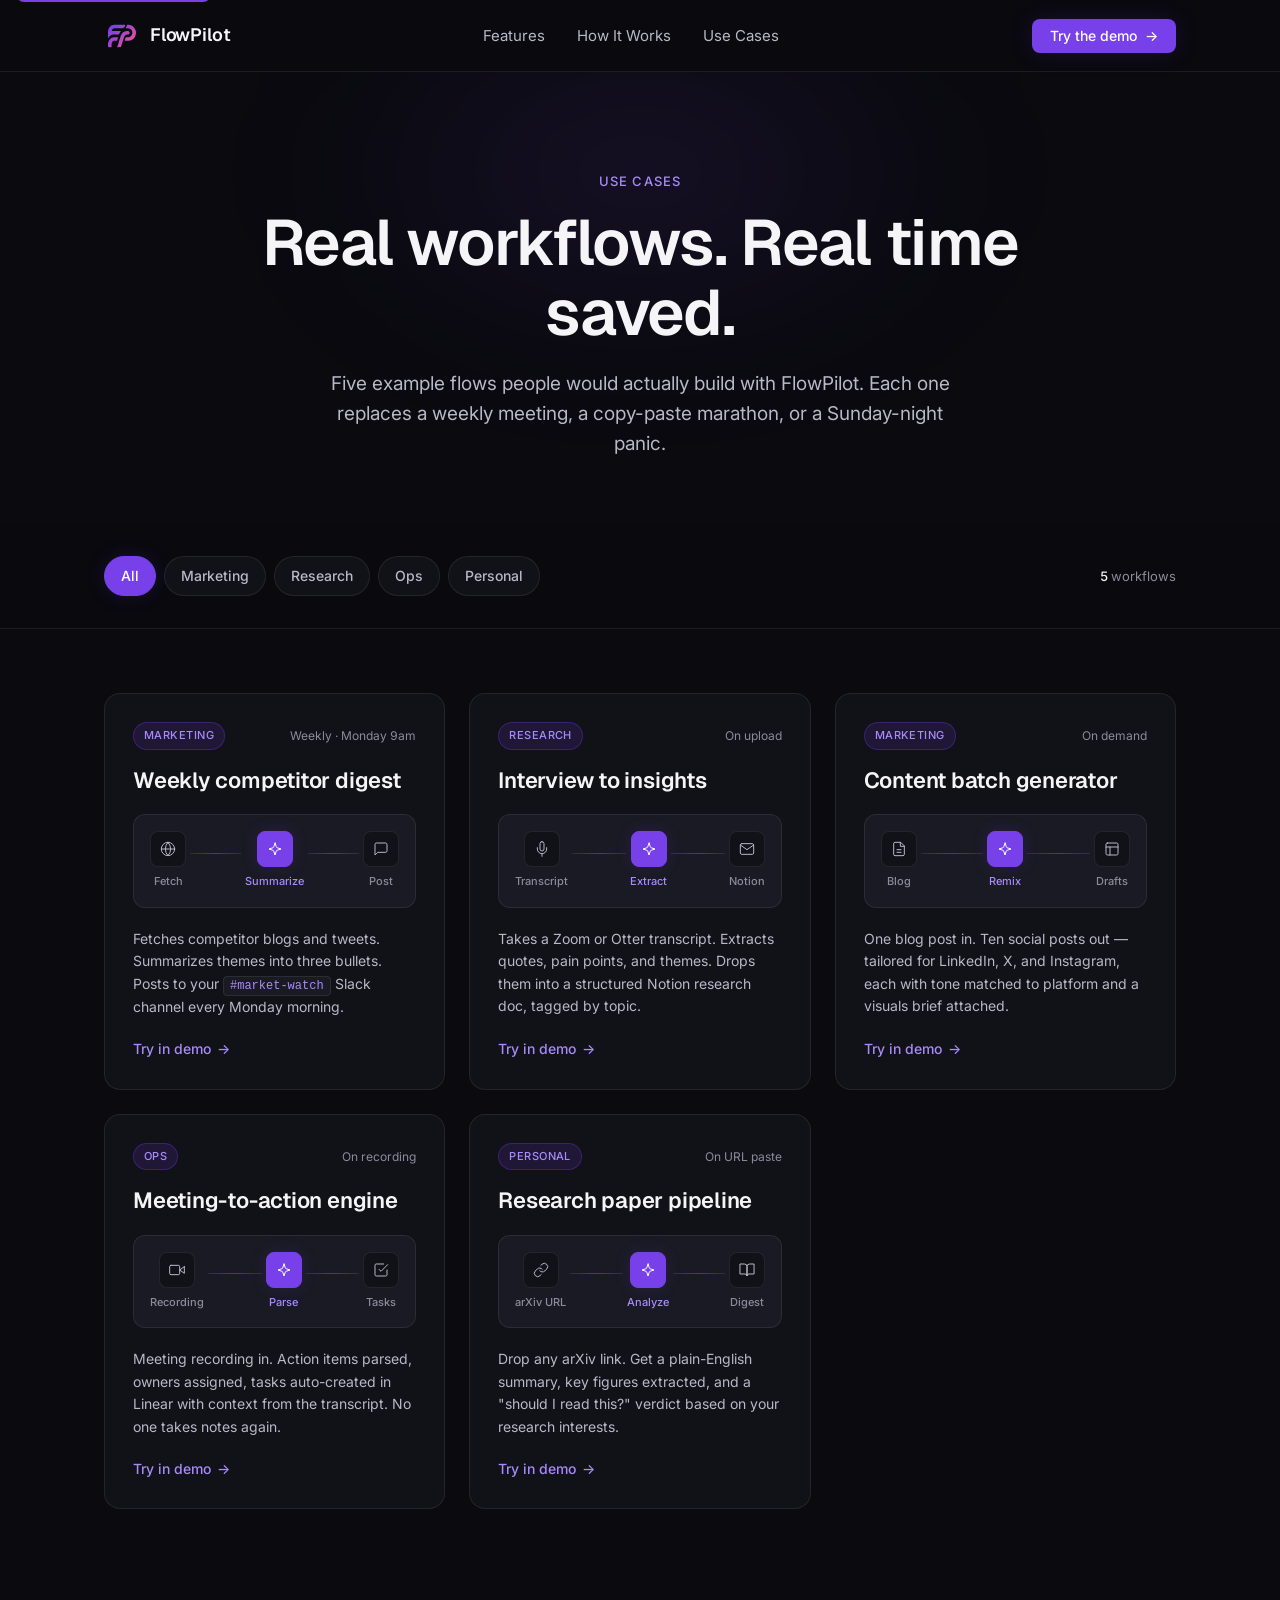
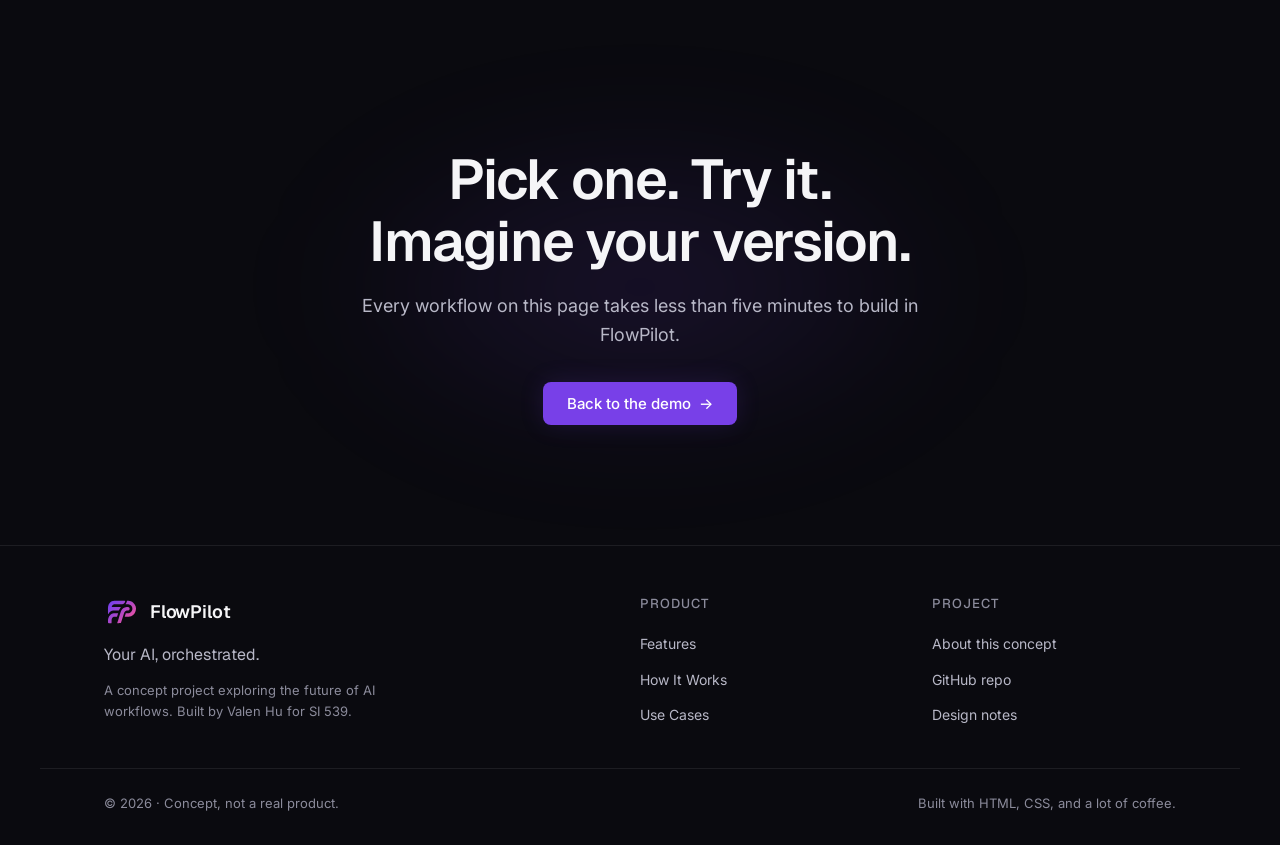
==== commit b3335792: "Add files via upload" ====
--- a/use-cases.html
+++ b/use-cases.html
@@ -6,7 +6,26 @@
   <meta name="description" content="Five example workflows built on FlowPilot — real scenarios for marketing, research, ops, and personal tasks.">
   <meta name="theme-color" content="#0A0A0F">
   <title>Use Cases — FlowPilot</title>
-
+  <!-- Favicons -->
+  <link rel="icon" type="image/svg+xml" href="assets/flowpilot-gradient-transparent.svg">
+  <link rel="icon" type="image/x-icon" href="assets/flowpilot-favicon.ico">
+  <link rel="icon" type="image/png" sizes="32x32" href="assets/flowpilot-gradient-32.png">
+  <link rel="icon" type="image/png" sizes="16x16" href="assets/flowpilot-gradient-16.png">
+  <link rel="apple-touch-icon" sizes="180x180" href="assets/flowpilot-gradient-180.png">
+
+  <!-- Open Graph (social sharing) -->
+  <meta property="og:type" content="website">
+  <meta property="og:title" content="FlowPilot — Your AI, orchestrated.">
+  <meta property="og:description" content="Visual AI workflow orchestration. Build multi-step AI workflows in plain language.">
+  <meta property="og:image" content="assets/flowpilot-og-card-1200x630.png">
+  <meta property="og:image:width" content="1200">
+  <meta property="og:image:height" content="630">
+
+  <!-- Twitter Card -->
+  <meta name="twitter:card" content="summary_large_image">
+  <meta name="twitter:title" content="FlowPilot — Your AI, orchestrated.">
+  <meta name="twitter:description" content="Visual AI workflow orchestration.">
+  <meta name="twitter:image" content="assets/flowpilot-og-card-1200x630.png">
   <meta property="og:title" content="Use Cases — FlowPilot">
   <meta property="og:description" content="Five example workflows people would actually build with FlowPilot.">
   <meta property="og:type" content="website">
@@ -29,10 +48,10 @@
        ═══════════════════════════════════════════ -->
   <header class="site-nav">
     <div class="site-nav__inner">
-      <a href="index.html" class="site-nav__brand" aria-label="FlowPilot home">
-        <span class="site-nav__logo" aria-hidden="true">▸</span>
-        <span>FlowPilot</span>
-      </a>
+       <a href="index.html" class="site-nav__brand" aria-label="FlowPilot home">
+         <img src="assets/flowpilot-gradient-transparent.svg" alt="" class="site-nav__logo" aria-hidden="true">
+       <span class="site-nav__wordmark">FlowPilot</span>
+       </a>
 
       <nav class="site-nav__links" aria-label="Main navigation">
         <a href="index.html#features">Features</a>
@@ -403,8 +422,8 @@
     <div class="site-footer__inner">
       <div class="site-footer__brand">
         <a href="index.html" class="site-nav__brand" aria-label="FlowPilot home">
-          <span class="site-nav__logo" aria-hidden="true">▸</span>
-          <span>FlowPilot</span>
+          <img src="assets/flowpilot-gradient-transparent.svg" alt="" class="site-nav__logo" aria-hidden="true">
+          <span class="site-nav__wordmark">FlowPilot</span>
         </a>
         <p class="site-footer__tagline">Your AI, orchestrated.</p>
         <p class="site-footer__note">
--- a/styles/variables.css
+++ b/styles/variables.css
@@ -23,18 +23,18 @@
   /* ─── Brand (violet) ─── */
   --brand-300: #A78BFA;
   --brand-400: #8B5CF6;
-  --brand-500: #7C3AED;   /* PRIMARY */
+  --brand-500: #7840E8;   /* PRIMARY · synced with logo gradient start */
   --brand-600: #6D28D9;   /* hover */
   --brand-700: #5B21B6;   /* pressed */
-  --brand-glow: rgba(124, 58, 237, 0.4);
-  --brand-glow-soft: rgba(124, 58, 237, 0.15);
+  --brand-glow: rgba(120, 64, 232, 0.4);
+  --brand-glow-soft: rgba(120, 64, 232, 0.15);
 
   /* ─── Accents ─── */
   --accent-cyan: #22D3EE;
   --accent-pink: #EC4899;
 
   /* ─── Gradients ─── */
-  --gradient-hero: linear-gradient(135deg, #7C3AED 0%, #EC4899 100%);
+  --gradient-hero: linear-gradient(135deg, #7840E8 0%, #E050A8 100%);
   --gradient-border: linear-gradient(135deg, #7C3AED 0%, #22D3EE 100%);
 
   /* ─── Typography ─── */
--- a/styles/base.css
+++ b/styles/base.css
@@ -97,7 +97,7 @@
   font-weight: 500;
   letter-spacing: 0.08em;
   text-transform: uppercase;
-  color: var(--brand-400);
+  color: var(--brand-300);
 }
 
 @media (min-width: 1024px) {
--- a/styles/components.css
+++ b/styles/components.css
@@ -38,25 +38,29 @@
 .site-nav__brand {
   display: flex;
   align-items: center;
-  gap: 8px;
+  gap: 10px;
+  color: var(--text-0);
+}
+
+.site-nav__logo {
+  width: 32px;
+  height: 32px;
+  flex-shrink: 0;
+}
+
+@media (min-width: 1024px) {
+  .site-nav__logo {
+    width: 36px;
+    height: 36px;
+  }
+}
+
+.site-nav__wordmark {
   font-family: var(--font-display);
   font-weight: 600;
   font-size: 18px;
   color: var(--text-0);
   letter-spacing: -0.01em;
-}
-
-.site-nav__logo {
-  display: inline-flex;
-  align-items: center;
-  justify-content: center;
-  width: 28px;
-  height: 28px;
-  background: var(--gradient-hero);
-  border-radius: var(--radius-md);
-  color: #fff;
-  font-size: 14px;
-  line-height: 1;
 }
 
 .site-nav__links {
@@ -593,6 +597,15 @@
 .hero .workflow-line {
   position: relative;
   overflow: visible;
+  z-index: 0;
+}
+
+/* Match HIW behavior: make all nodes positioned and above lines.
+   This ensures the traveling particle (line::after) stays within the
+   line's visual range and doesn't float over node cards. */
+.hero .workflow-node {
+  position: relative;
+  z-index: 1;
 }
 
 .hero .workflow-line::after {
@@ -723,7 +736,7 @@
   background: var(--bg-2);
   border: 1px solid var(--border);
   border-radius: var(--radius-md);
-  color: var(--brand-400);
+  color: var(--brand-300);
   margin-bottom: 20px;
 }
 
@@ -889,7 +902,7 @@
 .canvas-block svg {
   width: 14px;
   height: 14px;
-  color: var(--brand-400);
+  color: var(--brand-300);
 }
 
 .canvas-block--1 { top: 20px; left: 20px; }
@@ -954,7 +967,7 @@
 
 .chat-bubble--ai::before {
   content: "✦";
-  color: var(--brand-400);
+  color: var(--brand-300);
   margin-right: 6px;
   font-weight: 700;
 }
@@ -969,7 +982,7 @@
 }
 
 .chat-label--ai {
-  color: var(--brand-400);
+  color: var(--brand-300);
   align-self: flex-start;
 }
 
@@ -1094,7 +1107,7 @@
   font-family: var(--font-display);
   font-size: 15px;
   font-weight: 600;
-  color: var(--brand-400);
+  color: var(--brand-300);
   box-shadow: 0 0 20px var(--brand-glow-soft);
 }
 
--- a/styles/use-cases.css
+++ b/styles/use-cases.css
@@ -365,7 +365,7 @@
   gap: 6px;
   font-size: 14px;
   font-weight: 500;
-  color: var(--brand-400);
+  color: var(--brand-300);
   transition: all var(--duration-base) var(--ease-out);
   margin-top: auto;
 }
